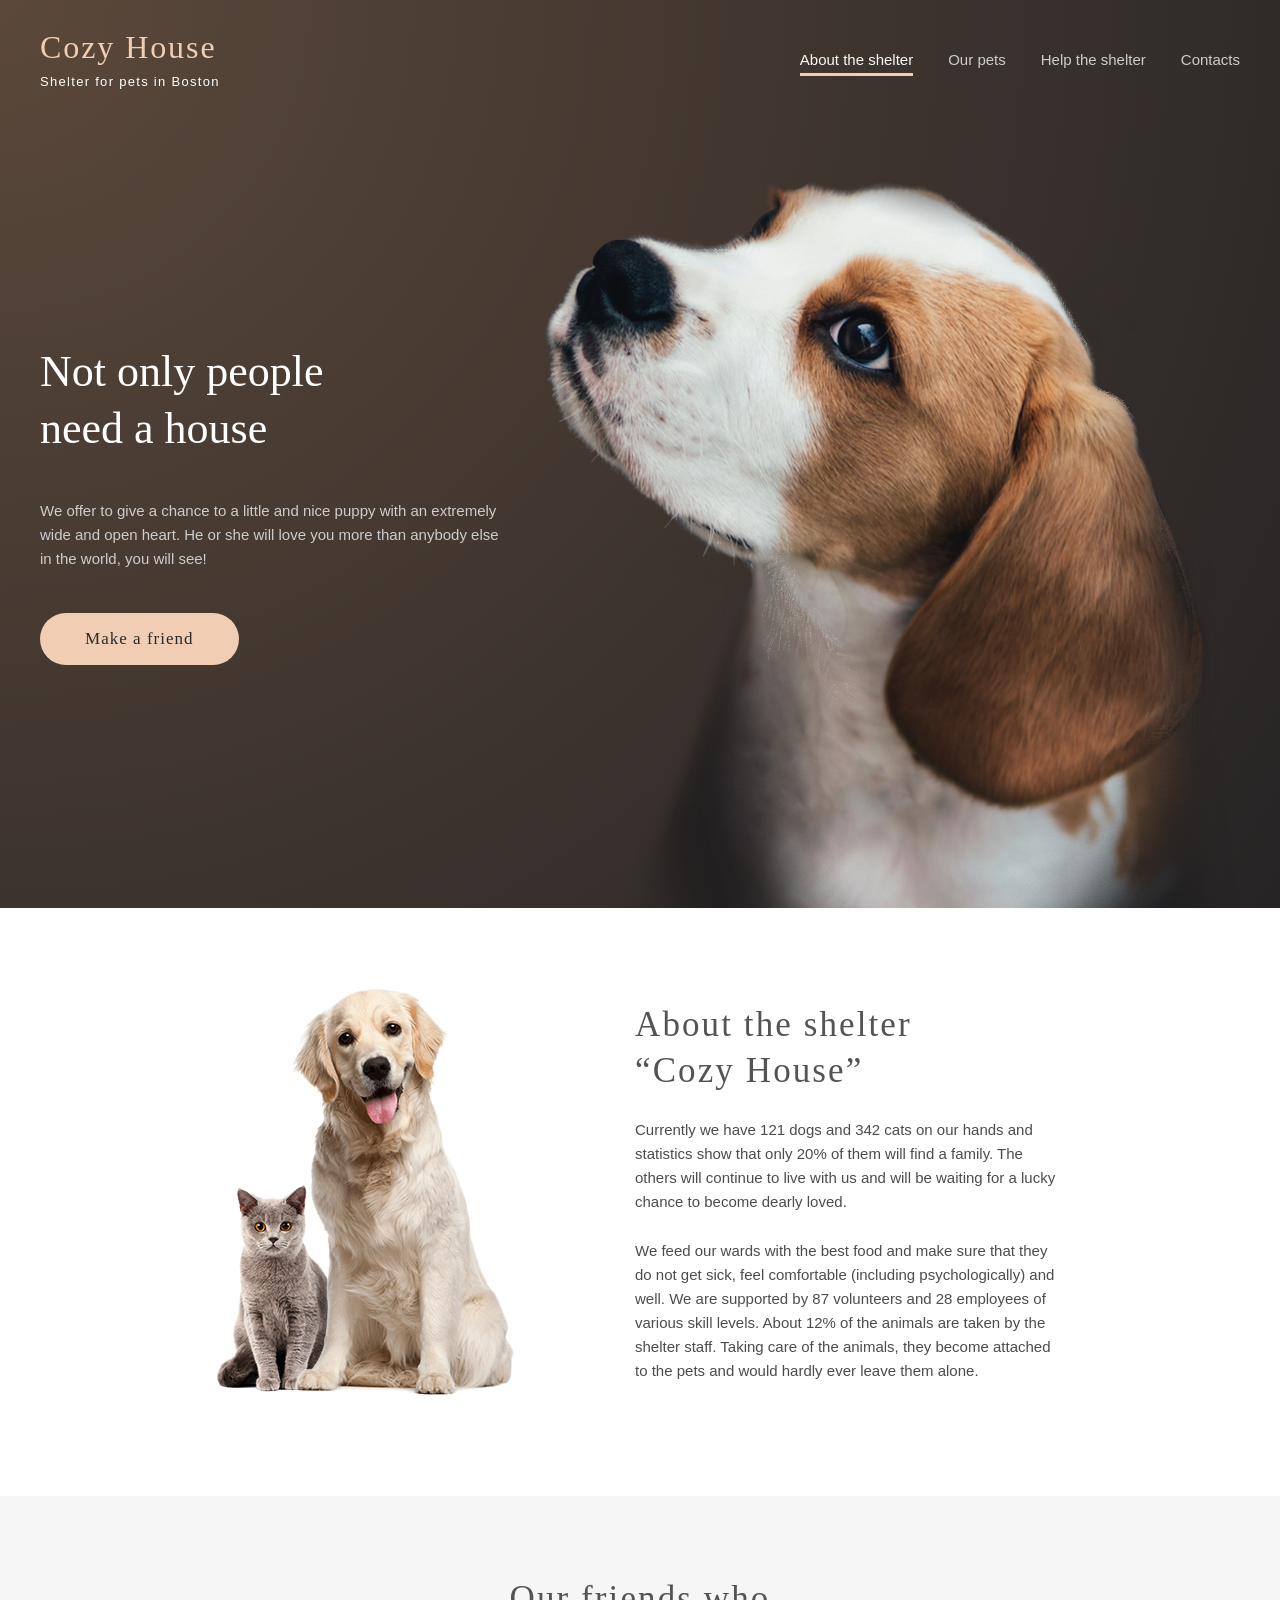
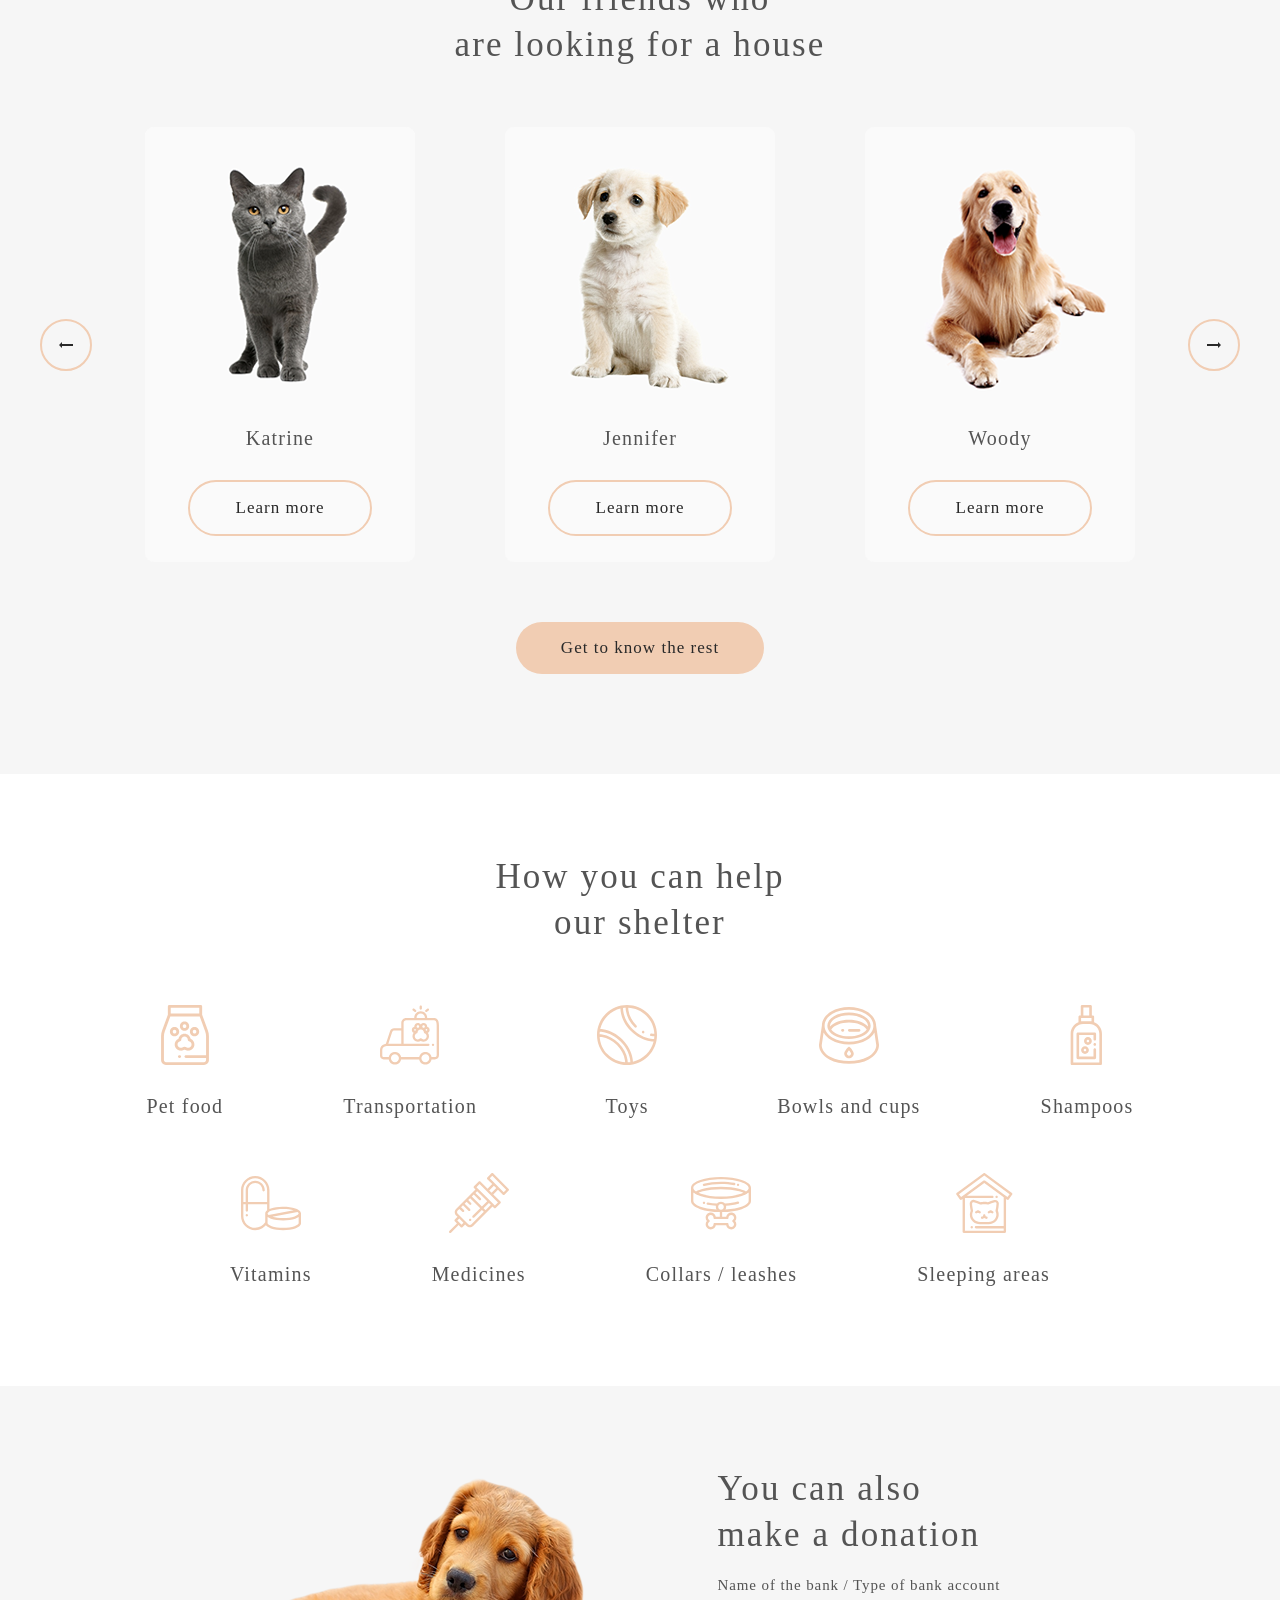
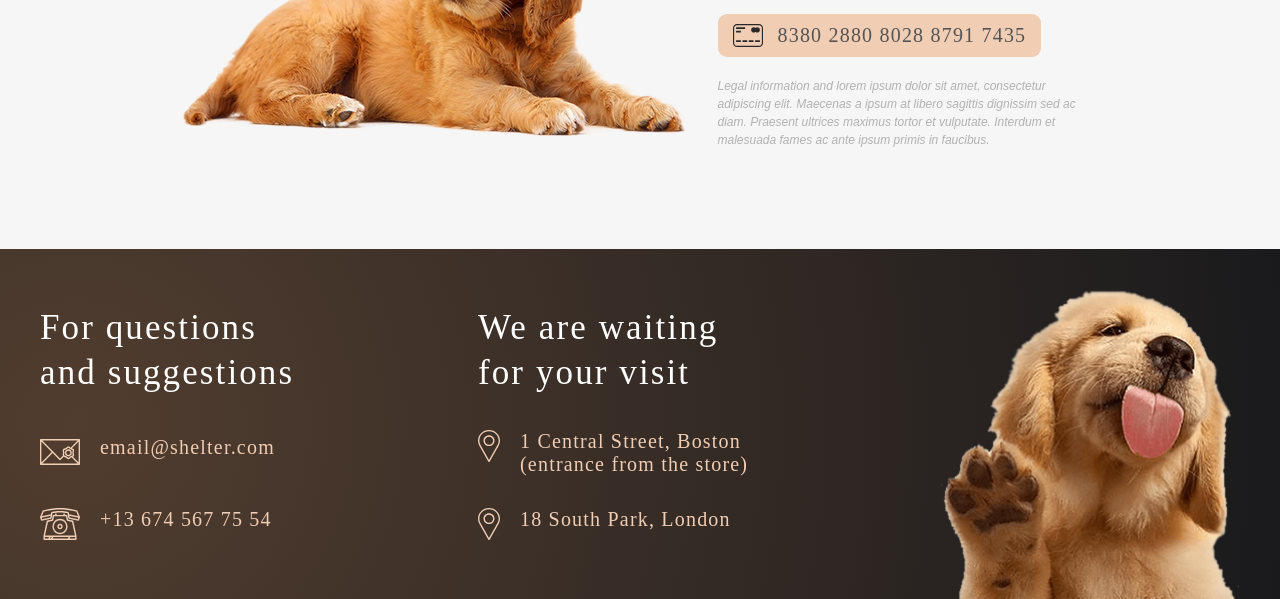
==== pages/main/index.html @ 69db130b "deploy: publish shelter pages" ====
<!DOCTYPE html>
<html lang="en">
<head>
  <meta charset="UTF-8">
  <meta name="viewport" content="width=device-width, initial-scale=1.0">
  <title>Cozy House — Shelter for pets in Boston</title>
  <link rel="icon" href="../../assets/icons/favicon.svg" type="image/svg+xml">
  <link rel="stylesheet" href="../../assets/styles/normalize.css">
  <link rel="stylesheet" href="style.css">
</head>
<body>
  <header class="header">
    <div class="container header__inner">
      <a class="logo" href="#">
        <span class="logo__title">Cozy House</span>
        <span class="logo__subtitle">Shelter for pets in Boston</span>
      </a>
      <nav class="nav" aria-label="Main navigation">
        <ul class="nav__list">
          <li class="nav__item">
            <span class="nav__link nav__link--active">About the shelter</span>
          </li>
          <li class="nav__item">
            <a class="nav__link" href="../pets/index.html">Our pets</a>
          </li>
          <li class="nav__item">
            <a class="nav__link" href="#help">Help the shelter</a>
          </li>
          <li class="nav__item">
            <a class="nav__link" href="#footer">Contacts</a>
          </li>
        </ul>
      </nav>
      <button class="burger" type="button" aria-label="Open menu">
        <svg width="30" height="22" viewBox="0 0 30 22" aria-hidden="true">
          <line x1="0" y1="1" x2="30" y2="1" stroke="currentColor" stroke-width="2"/>
          <line x1="0" y1="11" x2="30" y2="11" stroke="currentColor" stroke-width="2"/>
          <line x1="0" y1="21" x2="30" y2="21" stroke="currentColor" stroke-width="2"/>
        </svg>
      </button>
    </div>
  </header>

  <main>
    <section class="hero" aria-label="Not only people need a house">
      <div class="container hero__inner">
        <div class="hero__content">
          <h1 class="hero__title">Not only people<br>need a house</h1>
          <p class="hero__text">
            We offer to give a chance to a little and nice puppy with an extremely
            wide and open heart. He or she will love you more than anybody else
            in the world, you will see!
          </p>
          <a class="button button--primary" href="#friends">Make a friend</a>
        </div>
        <img
          class="hero__image"
          src="../../assets/images/start-screen-puppy.png"
          alt="A dog sitting and looking forward"
          width="698"
          height="728"
        >
      </div>
    </section>

    <section class="about" id="about" aria-labelledby="about-title">
      <div class="container about__inner">
        <img
          class="about__image"
          src="../../assets/images/about-pets.png"
          alt="A dog and a cat sitting together"
          width="300"
          height="408"
        >
        <div class="about__content">
          <h2 class="about__title" id="about-title">About the shelter<br>“Cozy House”</h2>
          <p class="about__text">
            Currently we have 121 dogs and 342 cats on our hands and statistics
            show that only 20% of them will find a family. The others will continue
            to live with us and will be waiting for a lucky chance to become dearly
            loved.
          </p>
          <p class="about__text">
            We feed our wards with the best food and make sure that they do not get
            sick, feel comfortable (including psychologically) and well. We are
            supported by 87 volunteers and 28 employees of various skill levels.
            About 12% of the animals are taken by the shelter staff. Taking care of
            the animals, they become attached to the pets and would hardly ever leave
            them alone.
          </p>
        </div>
      </div>
    </section>

    <section class="friends" id="friends" aria-labelledby="friends-title">
      <div class="container friends__inner">
        <h2 class="friends__title" id="friends-title">Our friends who<br>are looking for a house</h2>
        <div class="friends__slider">
          <button class="friends__arrow" type="button" aria-label="Previous pets">
            <svg width="14" height="6" viewBox="0 0 14 6" fill="none" xmlns="http://www.w3.org/2000/svg" aria-hidden="true">
              <path d="M14 2V4H3V6L0 3L3 0V2H14Z" fill="currentColor"/>
            </svg>
          </button>
          <ul class="friends__list">
            <li class="pet-card">
              <article class="pet-card__inner">
                <img class="pet-card__image" src="../../assets/images/pets-katrine.png" alt="Katrine the cat" width="270" height="270">
                <h3 class="pet-card__name">Katrine</h3>
                <button class="button button--secondary" type="button">Learn more</button>
              </article>
            </li>
            <li class="pet-card">
              <article class="pet-card__inner">
                <img class="pet-card__image" src="../../assets/images/pets-jennifer.png" alt="Jennifer the dog" width="270" height="270">
                <h3 class="pet-card__name">Jennifer</h3>
                <button class="button button--secondary" type="button">Learn more</button>
              </article>
            </li>
            <li class="pet-card">
              <article class="pet-card__inner">
                <img class="pet-card__image" src="../../assets/images/pets-woody.png" alt="Woody the dog" width="270" height="270">
                <h3 class="pet-card__name">Woody</h3>
                <button class="button button--secondary" type="button">Learn more</button>
              </article>
            </li>
          </ul>
          <button class="friends__arrow" type="button" aria-label="Next pets">
            <svg width="14" height="6" viewBox="0 0 14 6" fill="none" xmlns="http://www.w3.org/2000/svg" aria-hidden="true">
              <path d="M0 4V2H11V0L14 3L11 6V4H0Z" fill="currentColor"/>
            </svg>
          </button>
        </div>
        <a class="button button--primary friends__more" href="../pets/index.html">Get to know the rest</a>
      </div>
    </section>

    <section class="help" id="help" aria-labelledby="help-title">
      <div class="container help__inner">
        <h2 class="help__title" id="help-title">How you can help<br>our shelter</h2>
        <ul class="help__list">
          <li class="help__item">
            <img class="help__icon" src="../../assets/icons/icon-pet-food.svg" alt="" width="60" height="60">
            <span class="help__label">Pet food</span>
          </li>
          <li class="help__item">
            <img class="help__icon" src="../../assets/icons/icon-transportation.svg" alt="" width="60" height="60">
            <span class="help__label">Transportation</span>
          </li>
          <li class="help__item">
            <img class="help__icon" src="../../assets/icons/icon-toys.svg" alt="" width="60" height="60">
            <span class="help__label">Toys</span>
          </li>
          <li class="help__item">
            <img class="help__icon" src="../../assets/icons/icon-bowls-and-cups.svg" alt="" width="60" height="60">
            <span class="help__label">Bowls and cups</span>
          </li>
          <li class="help__item">
            <img class="help__icon" src="../../assets/icons/icon-shampoos.svg" alt="" width="60" height="60">
            <span class="help__label">Shampoos</span>
          </li>
          <li class="help__item">
            <img class="help__icon" src="../../assets/icons/icon-vitamins.svg" alt="" width="60" height="60">
            <span class="help__label">Vitamins</span>
          </li>
          <li class="help__item">
            <img class="help__icon" src="../../assets/icons/icon-medicines.svg" alt="" width="60" height="60">
            <span class="help__label">Medicines</span>
          </li>
          <li class="help__item">
            <img class="help__icon" src="../../assets/icons/icon-collars-leashes.svg" alt="" width="60" height="60">
            <span class="help__label">Collars / leashes</span>
          </li>
          <li class="help__item">
            <img class="help__icon" src="../../assets/icons/icon-sleeping-area.svg" alt="" width="60" height="60">
            <span class="help__label">Sleeping areas</span>
          </li>
        </ul>
      </div>
    </section>

    <section class="donation" id="donation" aria-labelledby="donation-title">
      <div class="container donation__inner">
        <img
          class="donation__image"
          src="../../assets/images/donation-dog.png"
          alt="A dog lying on a blanket"
          width="505"
          height="261"
        >
        <div class="donation__content">
          <h2 class="donation__title" id="donation-title">You can also<br>make a donation</h2>
          <p class="donation__bank">Name of the bank / Type of bank account</p>
          <a class="donation__card" href="#">
            <img src="../../assets/icons/icon-credit-card.svg" alt="" width="30" height="23">
            <span>8380 2880 8028 8791 7435</span>
          </a>
          <p class="donation__legal">
            Legal information and lorem ipsum dolor sit amet, consectetur adipiscing
            elit. Maecenas a ipsum at libero sagittis dignissim sed ac diam. Praesent
            ultrices maximus tortor et vulputate. Interdum et malesuada fames ac ante
            ipsum primis in faucibus.
          </p>
        </div>
      </div>
    </section>
  </main>

  <footer class="footer" id="footer">
    <div class="container footer__inner">
      <div class="footer__contacts">
        <h3 class="footer__title">For questions<br>and&nbsp;suggestions</h3>
        <a class="footer__link" href="mailto:email@shelter.com">
          <img src="../../assets/icons/icon-email.svg" alt="" width="40" height="32">
          <span>email@shelter.com</span>
        </a>
        <a class="footer__link" href="tel:+136745677554">
          <img src="../../assets/icons/icon-phone.svg" alt="" width="40" height="32">
          <span>+13 674 567 75 54</span>
        </a>
      </div>
      <div class="footer__locations">
        <h3 class="footer__title">We are waiting<br>for&nbsp;your&nbsp;visit</h3>
        <a
          class="footer__link"
          href="https://www.google.com/maps/place/1+Central+St,+Boston,+MA"
          target="_blank"
          rel="noopener noreferrer"
        >
          <img src="../../assets/icons/icon-marker.svg" alt="" width="22" height="32">
          <span>1 Central Street, Boston<br>(entrance from the store)</span>
        </a>
        <a
          class="footer__link"
          href="https://www.google.com/maps/place/18+South+Park,+London"
          target="_blank"
          rel="noopener noreferrer"
        >
          <img src="../../assets/icons/icon-marker.svg" alt="" width="22" height="32">
          <span>18 South Park, London</span>
        </a>
      </div>
      <img
        class="footer__image"
        src="../../assets/images/footer-puppy.png"
        alt="A puppy sitting"
        width="300"
        height="310"
      >
    </div>
  </footer>
</body>
</html>
---- pages/main/style.css ----
:root {
  --color-primary: #f1cdb3;
  --color-primary-light: #fddcc4;
  --color-light-xl: #ffffff;
  --color-light-l: #f6f6f6;
  --color-light-s: #fafafa;
  --color-dark-s: #cdcdcd;
  --color-dark-m: #b2b2b2;
  --color-dark-l: #545454;
  --color-dark-xl: #4c4c4c;
  --color-dark-3xl: #292929;
  --font-heading: Georgia, "Times New Roman", serif;
  --font-body: Arial, Helvetica, sans-serif;
  --transition: 0.3s ease;
  --content-width: 1280px;
}

*,
*::before,
*::after {
  box-sizing: border-box;
}

html {
  scroll-behavior: smooth;
  overflow-x: hidden;
}

body {
  min-width: 320px;
  font-family: var(--font-body);
  font-size: 15px;
  line-height: 1.6;
  color: var(--color-dark-xl);
  background-color: var(--color-light-xl);
  overflow-x: hidden;
}

h1,
h2,
h3,
h4,
h5,
h6,
p,
ul {
  margin: 0;
  padding: 0;
}

ul {
  list-style: none;
}

a {
  text-decoration: none;
  color: inherit;
  transition: color var(--transition), background-color var(--transition), border-color var(--transition);
}

button {
  border: none;
  background: none;
  padding: 0;
  cursor: pointer;
  font-family: inherit;
  transition: color var(--transition), background-color var(--transition), border-color var(--transition);
}

img {
  display: block;
  max-width: 100%;
  height: auto;
}

.container {
  max-width: var(--content-width);
  width: 100%;
  margin: 0 auto;
  padding: 0 40px;
}

.button {
  display: inline-flex;
  align-items: center;
  justify-content: center;
  min-height: 52px;
  padding: 15px 45px;
  border-radius: 100px;
  font-family: var(--font-heading);
  font-size: 17px;
  line-height: 1.3;
  letter-spacing: 0.06em;
  color: var(--color-dark-3xl);
  white-space: nowrap;
  transition: color var(--transition), background-color var(--transition), border-color var(--transition);
}

.button--primary {
  background-color: var(--color-primary);
}

.button--primary:hover,
.button--primary:focus-visible {
  background-color: var(--color-primary-light);
}

.button--primary:active {
  background-color: var(--color-primary);
}

.button--secondary {
  border: 2px solid var(--color-primary);
  background-color: transparent;
}

.button--secondary:hover,
.button--secondary:focus-visible {
  background-color: var(--color-primary-light);
  border-color: var(--color-primary-light);
}

.button--secondary:active {
  background-color: var(--color-primary);
  border-color: var(--color-primary);
}

.header {
  position: absolute;
  top: 0;
  left: 0;
  right: 0;
  z-index: 10;
}

.header__inner {
  display: flex;
  align-items: center;
  justify-content: space-between;
  height: 60px;
  margin-top: 30px;
  max-width: 100%;
}

.logo {
  flex-shrink: 0;
  display: flex;
  flex-direction: column;
  gap: 10px;
  cursor: default;
}

.nav {
  flex-shrink: 1;
  min-width: 0;
}

.logo__title {
  font-family: var(--font-heading);
  font-size: 32px;
  line-height: 1.1;
  letter-spacing: 0.06em;
  color: var(--color-primary);
}

.logo__subtitle {
  font-size: 13px;
  line-height: 1.15;
  letter-spacing: 0.1em;
  color: var(--color-light-xl);
}

.nav__list {
  display: flex;
  align-items: center;
  gap: 35px;
}

.nav__link {
  position: relative;
  display: inline-block;
  font-size: 15px;
  line-height: 1.6;
  color: var(--color-dark-s);
  transition: color var(--transition);
}

.nav__link:hover,
.nav__link:focus-visible {
  color: var(--color-light-s);
}

.nav__link:active {
  color: var(--color-light-xl);
}

.nav__link--active {
  color: var(--color-light-s);
  cursor: default;
  pointer-events: none;
}

.nav__link--active::after {
  content: "";
  position: absolute;
  left: 0;
  right: 0;
  bottom: -4px;
  height: 3px;
  background-color: var(--color-primary);
}

.burger {
  display: none;
  align-items: center;
  justify-content: center;
  width: 30px;
  height: 30px;
  flex-shrink: 0;
  color: var(--color-primary);
}

.hero {
  background-color: #211f20;
  background-image: radial-gradient(circle at 0% 0%, rgba(91, 72, 58, 1) 0%, rgba(38, 36, 37, 1) 100%);
}

.hero__inner {
  display: flex;
  justify-content: space-between;
  align-items: flex-end;
  height: 908px;
  padding-top: 180px;
}

.hero__content {
  width: 460px;
  margin-top: 163px;
  margin-bottom: auto;
  align-self: flex-start;
}

.hero__title {
  margin: 0 0 42px;
  font-family: var(--font-heading);
  font-size: 44px;
  font-weight: 400;
  line-height: 1.3;
  color: var(--color-light-xl);
}

.hero__text {
  margin-bottom: 42px;
  color: var(--color-dark-s);
}

.hero__image {
  flex-shrink: 0;
  width: 698px;
  height: 728px;
  object-fit: cover;
  object-position: center top;
}

.about {
  background-color: var(--color-light-xl);
}

.about__inner {
  display: flex;
  align-items: flex-start;
  padding-top: 80px;
  padding-bottom: 100px;
}

.about__image {
  width: 300px;
  height: 408px;
  margin-left: 175px;
  margin-right: 120px;
  object-fit: cover;
  flex-shrink: 0;
}

.about__content {
  width: 430px;
  padding-top: 14px;
}

.about__title {
  margin-bottom: 25px;
  font-family: var(--font-heading);
  font-size: 35px;
  font-weight: 400;
  line-height: 1.3;
  letter-spacing: 0.06em;
  color: var(--color-dark-l);
}

.about__text {
  margin-bottom: 25px;
  color: var(--color-dark-xl);
}

.about__text:last-child {
  margin-bottom: 0;
}

.friends {
  background-color: var(--color-light-l);
}

.friends__inner {
  display: flex;
  flex-direction: column;
  align-items: center;
  padding-top: 80px;
  padding-bottom: 100px;
}

.friends__title {
  margin-bottom: 60px;
  font-family: var(--font-heading);
  font-size: 35px;
  font-weight: 400;
  line-height: 1.3;
  letter-spacing: 0.06em;
  text-align: center;
  color: var(--color-dark-l);
}

.friends__slider {
  display: flex;
  align-items: center;
  justify-content: space-between;
  width: 100%;
  margin-bottom: 60px;
}

.friends__arrow {
  display: inline-flex;
  align-items: center;
  justify-content: center;
  flex-shrink: 0;
  width: 52px;
  height: 52px;
  border: 2px solid var(--color-primary);
  border-radius: 100px;
  color: var(--color-dark-3xl);
  background-color: transparent;
  transition: background-color var(--transition), border-color var(--transition);
}

.friends__arrow:hover,
.friends__arrow:focus-visible {
  background-color: var(--color-primary-light);
  border-color: var(--color-primary-light);
}

.friends__arrow:active {
  background-color: var(--color-primary);
  border-color: var(--color-primary);
}

.friends__list {
  display: flex;
  gap: 90px;
}

.pet-card {
  width: 270px;
}

.pet-card__inner {
  display: flex;
  flex-direction: column;
  align-items: center;
  width: 270px;
  height: 435px;
  border-radius: 9px;
  background-color: var(--color-light-s);
  cursor: pointer;
  transition: background-color var(--transition), box-shadow var(--transition);
}

.pet-card__inner:hover,
.pet-card__inner:focus-within {
  background-color: var(--color-light-xl);
  box-shadow: 0 2px 15px rgba(41, 41, 41, 0.08);
}

.pet-card__inner:hover .button--secondary,
.pet-card__inner:focus-within .button--secondary {
  background-color: var(--color-primary-light);
  border-color: var(--color-primary-light);
}

.pet-card__image {
  width: 270px;
  height: 270px;
  border-radius: 9px 9px 0 0;
  object-fit: cover;
  margin-bottom: 30px;
}

.pet-card__name {
  margin-bottom: 30px;
  font-family: var(--font-heading);
  font-size: 20px;
  font-weight: 400;
  line-height: 1.15;
  letter-spacing: 0.06em;
  text-align: center;
  color: var(--color-dark-l);
}

.friends__more {
  align-self: center;
}

.help {
  background-color: var(--color-light-xl);
}

.help__inner {
  display: flex;
  flex-direction: column;
  align-items: center;
  padding-top: 80px;
  padding-bottom: 100px;
}

.help__title {
  margin-bottom: 60px;
  font-family: var(--font-heading);
  font-size: 35px;
  font-weight: 400;
  line-height: 1.3;
  letter-spacing: 0.06em;
  text-align: center;
  color: var(--color-dark-l);
}

.help__list {
  display: flex;
  flex-wrap: wrap;
  justify-content: center;
  column-gap: 120px;
  row-gap: 55px;
  width: 100%;
  max-width: 1030px;
}

.help__item {
  display: flex;
  flex-direction: column;
  align-items: center;
  gap: 30px;
}

.help__icon {
  width: 60px;
  height: 60px;
}

.help__label {
  font-family: var(--font-heading);
  font-size: 20px;
  line-height: 1.15;
  letter-spacing: 0.06em;
  text-align: center;
  color: var(--color-dark-l);
  white-space: nowrap;
}

.donation {
  background-color: var(--color-light-l);
}

.donation__inner {
  display: flex;
  align-items: center;
  justify-content: center;
  gap: 30px;
  padding-top: 80px;
  padding-bottom: 100px;
}

.donation__image {
  width: 505px;
  height: 261px;
  object-fit: contain;
  flex-shrink: 0;
}

.donation__content {
  width: 380px;
}

.donation__title {
  margin-bottom: 20px;
  font-family: var(--font-heading);
  font-size: 35px;
  font-weight: 400;
  line-height: 1.3;
  letter-spacing: 0.06em;
  color: var(--color-dark-l);
}

.donation__bank {
  margin-bottom: 20px;
  font-family: var(--font-heading);
  font-size: 15px;
  font-weight: 400;
  line-height: 1.1;
  letter-spacing: 0.06em;
  color: var(--color-dark-l);
}

.donation__card {
  display: inline-flex;
  align-items: center;
  gap: 15px;
  margin-bottom: 20px;
  padding: 10px 15px;
  border-radius: 9px;
  background-color: var(--color-primary);
  font-family: var(--font-heading);
  font-size: 20px;
  line-height: 1.15;
  letter-spacing: 0.06em;
  color: var(--color-dark-l);
  transition: background-color var(--transition);
}

.donation__card:hover,
.donation__card:focus-visible {
  background-color: var(--color-primary-light);
}

.donation__card:active {
  background-color: var(--color-primary);
}

.donation__legal {
  font-size: 12px;
  line-height: 1.5;
  font-style: italic;
  color: var(--color-dark-m);
}

.footer {
  background-color: #211f20;
  background-image: radial-gradient(circle at 6% 50%, rgba(81, 61, 47, 1) 0%, rgba(26, 26, 28, 1) 100%);
}

.footer__inner {
  display: flex;
  justify-content: space-between;
  align-items: flex-start;
  height: 350px;
  padding-top: 40px;
  padding-bottom: 0;
  box-sizing: border-box;
}

.footer__contacts,
.footer__locations {
  display: flex;
  flex-direction: column;
  margin-top: 16px;
}

.footer__contacts {
  width: 278px;
}

.footer__locations {
  width: 302px;
}

.footer__title {
  margin-bottom: 40px;
  max-width: 282px;
  font-family: var(--font-heading);
  font-size: 35px;
  font-weight: 400;
  line-height: 1.3;
  letter-spacing: 0.06em;
  color: var(--color-light-xl);
}

.footer__locations .footer__title {
  max-width: 282px;
  margin-bottom: 34px;
}

.footer__link {
  display: flex;
  align-items: flex-start;
  gap: 20px;
  margin-bottom: 40px;
  font-family: var(--font-heading);
  font-size: 20px;
  line-height: 1.15;
  letter-spacing: 0.06em;
  color: var(--color-primary);
  transition: color var(--transition);
}

.footer__locations .footer__link {
  margin-bottom: 32px;
}

.footer__link:last-child {
  margin-bottom: 0;
}

.footer__link:hover,
.footer__link:focus-visible {
  color: var(--color-primary-light);
}

.footer__link:active {
  color: var(--color-primary);
}

.footer__link img {
  flex-shrink: 0;
}

.footer__image {
  width: 300px;
  height: 310px;
  object-fit: cover;
  object-position: center top;
  align-self: flex-start;
}

@media screen and (max-width: 1279px) {
  .container {
    padding: 0 30px;
  }

  .nav__list {
    gap: 20px;
  }

  .header__inner {
    margin-top: 30px;
  }

  .hero__inner {
    flex-direction: column;
    align-items: center;
    height: auto;
    padding-top: 150px;
    padding-bottom: 0;
  }

  .hero__content {
    width: 100%;
    max-width: 460px;
    margin: 0 0 100px;
    align-self: center;
    text-align: left;
  }

  .hero__content .button {
    display: flex;
    width: fit-content;
    margin-left: auto;
    margin-right: auto;
  }

  .hero__image {
    width: 569px;
    max-width: 100%;
    height: auto;
    aspect-ratio: 569 / 593;
  }

  .about__inner {
    flex-direction: column;
    align-items: center;
    padding-top: 80px;
    padding-bottom: 100px;
  }

  .about__image {
    order: 2;
    width: 300px;
    height: auto;
    aspect-ratio: 300 / 408;
    margin: 80px 0 0;
  }

  .about__content {
    order: 1;
    width: 100%;
    max-width: 430px;
    padding-top: 0;
    text-align: left;
  }

  .friends__inner {
    padding-top: 80px;
    padding-bottom: 100px;
  }

  .friends__title {
    margin-bottom: 60px;
  }

  .friends__slider {
    gap: 12px;
  }

  .friends__list {
    gap: 40px;
    justify-content: center;
    width: 100%;
    max-width: 580px;
  }

  .friends__list .pet-card:nth-child(3) {
    display: none;
  }

  .help__inner {
    padding-top: 80px;
    padding-bottom: 100px;
  }

  .help__list {
    width: 100%;
    max-width: 630px;
    column-gap: 60px;
    row-gap: 55px;
  }

  .help__item {
    width: 170px;
  }

  .donation__inner {
    flex-direction: column;
    align-items: center;
    padding-top: 80px;
    padding-bottom: 100px;
  }

  .donation__content {
    width: 100%;
    max-width: 380px;
    text-align: left;
    order: 1;
  }

  .donation__image {
    order: 2;
    width: 505px;
    max-width: 100%;
    height: auto;
    margin-top: 60px;
  }

  .donation__card {
    margin-left: 0;
    margin-right: 0;
  }

  .footer__inner {
    display: grid;
    grid-template-columns: 278px 302px;
    justify-content: space-between;
    height: auto;
    padding: 30px 34px;
    gap: 0;
  }

  .footer__contacts,
  .footer__locations {
    margin-top: 0;
    width: auto;
    max-width: none;
  }

  .footer__image {
    grid-column: 1 / -1;
    justify-self: center;
    margin-top: 65px;
    width: 300px;
    height: auto;
    aspect-ratio: 300 / 310;
    align-self: center;
  }
}

@media screen and (max-width: 767px) {
  .container {
    padding: 0 10px;
  }

  .nav {
    display: none;
  }

  .burger {
    display: flex;
  }

  .header__inner {
    height: auto;
    min-height: 60px;
  }

  .hero__inner {
    padding-top: 150px;
  }

  .hero__title {
    font-size: 25px;
  }

  .hero__content {
    max-width: 300px;
    margin-bottom: 105px;
    text-align: center;
  }

  .hero__content .button {
    margin-left: auto;
    margin-right: auto;
  }

  .hero__image {
    width: 260px;
    aspect-ratio: 260 / 272;
  }

  .about__inner {
    padding-top: 42px;
    padding-bottom: 42px;
  }

  .about__image {
    width: 260px;
    margin: 42px 0 0;
    aspect-ratio: 260 / 354;
  }

  .about__content {
    text-align: center;
  }

  .about__title {
    font-size: 25px;
  }

  .about__text {
    text-align: justify;
  }

  .friends__inner {
    padding-top: 42px;
    padding-bottom: 42px;
  }

  .friends__title {
    font-size: 25px;
    margin-bottom: 42px;
  }

  .friends__slider {
    display: flex;
    flex-wrap: wrap;
    justify-content: center;
    align-items: center;
    width: 100%;
    max-width: 270px;
    margin-bottom: 42px;
    column-gap: 80px;
    row-gap: 0;
  }

  .friends__list {
    order: 1;
    flex: 0 0 100%;
    max-width: 270px;
    gap: 0;
    margin-bottom: 20px;
  }

  .friends__arrow {
    order: 2;
  }

  .friends__list .pet-card:nth-child(2),
  .friends__list .pet-card:nth-child(3) {
    display: none;
  }

  .help__inner {
    padding-top: 42px;
    padding-bottom: 42px;
  }

  .help__title {
    font-size: 25px;
    margin-bottom: 42px;
  }

  .help__list {
    max-width: 290px;
    column-gap: 30px;
    row-gap: 30px;
    justify-content: flex-start;
  }

  .help__item {
    width: 130px;
    gap: 20px;
  }

  .help__icon {
    width: 50px;
    height: 50px;
  }

  .help__label {
    font-size: 15px;
    white-space: normal;
  }

  .donation__inner {
    padding-top: 42px;
    padding-bottom: 42px;
  }

  .donation__title {
    font-size: 25px;
    text-align: center;
  }

  .donation__content {
    max-width: 300px;
    text-align: left;
  }

  .donation__bank {
    line-height: 1.6;
    letter-spacing: 0;
  }

  .donation__legal {
    text-align: justify;
  }

  .donation__image {
    width: 260px;
    margin-top: 42px;
  }

  .donation__card {
    margin-left: 0;
    margin-right: 0;
    width: 100%;
    max-width: 281px;
    box-sizing: border-box;
    justify-content: flex-start;
    font-size: 15px;
  }

  .footer__inner {
    display: flex;
    flex-direction: column;
    align-items: center;
    text-align: left;
    padding-top: 30px;
    padding-bottom: 30px;
  }

  .footer__contacts,
  .footer__locations {
    width: 100%;
    max-width: 300px;
    align-items: stretch;
  }

  .footer__contacts {
    margin-bottom: 40px;
    max-width: 278px;
  }

  .footer__title {
    font-size: 25px;
    margin-bottom: 40px;
    white-space: normal;
    text-align: center;
  }

  .footer__locations .footer__title {
    margin-bottom: 40px;
  }

  .footer__link {
    justify-content: flex-start;
    margin-bottom: 40px;
    text-align: left;
  }

  .footer__locations .footer__link {
    margin-bottom: 40px;
  }

  .footer__image {
    width: 260px;
    margin-top: 40px;
    aspect-ratio: 260 / 269;
  }
}
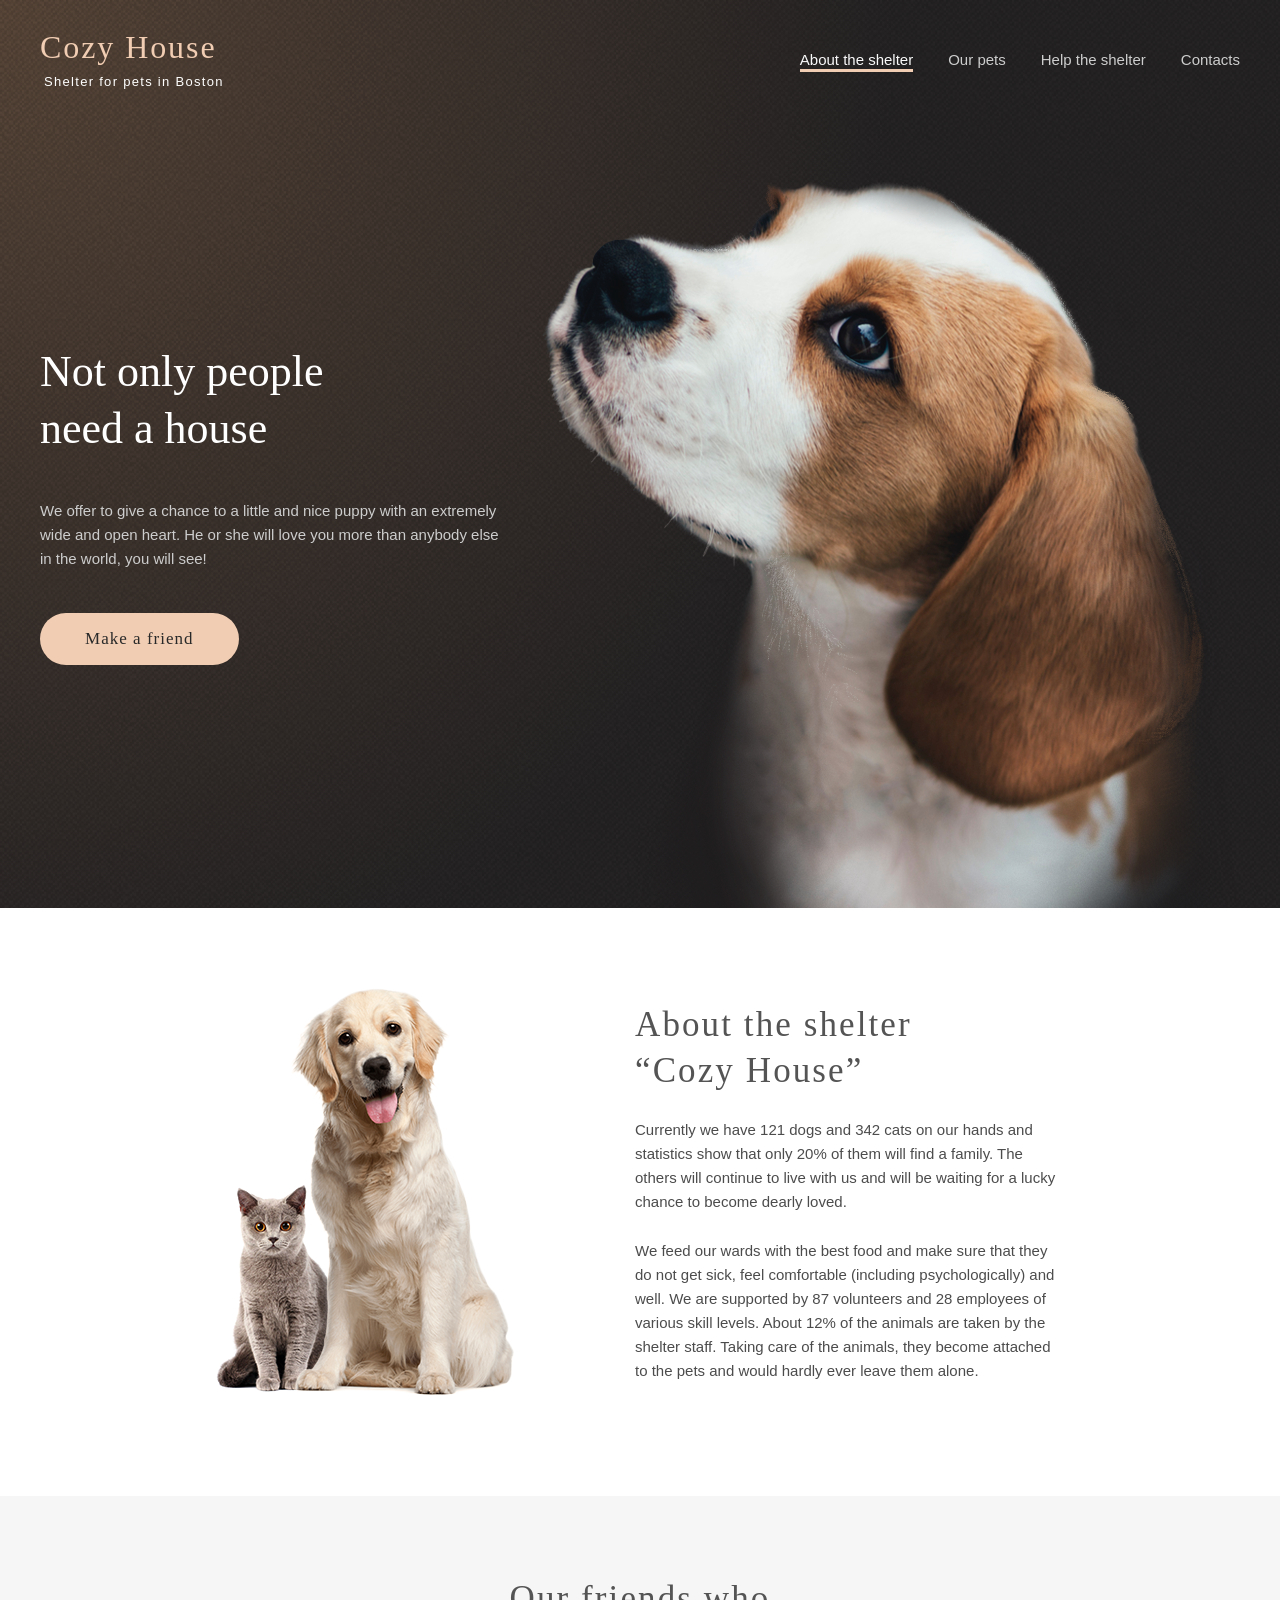
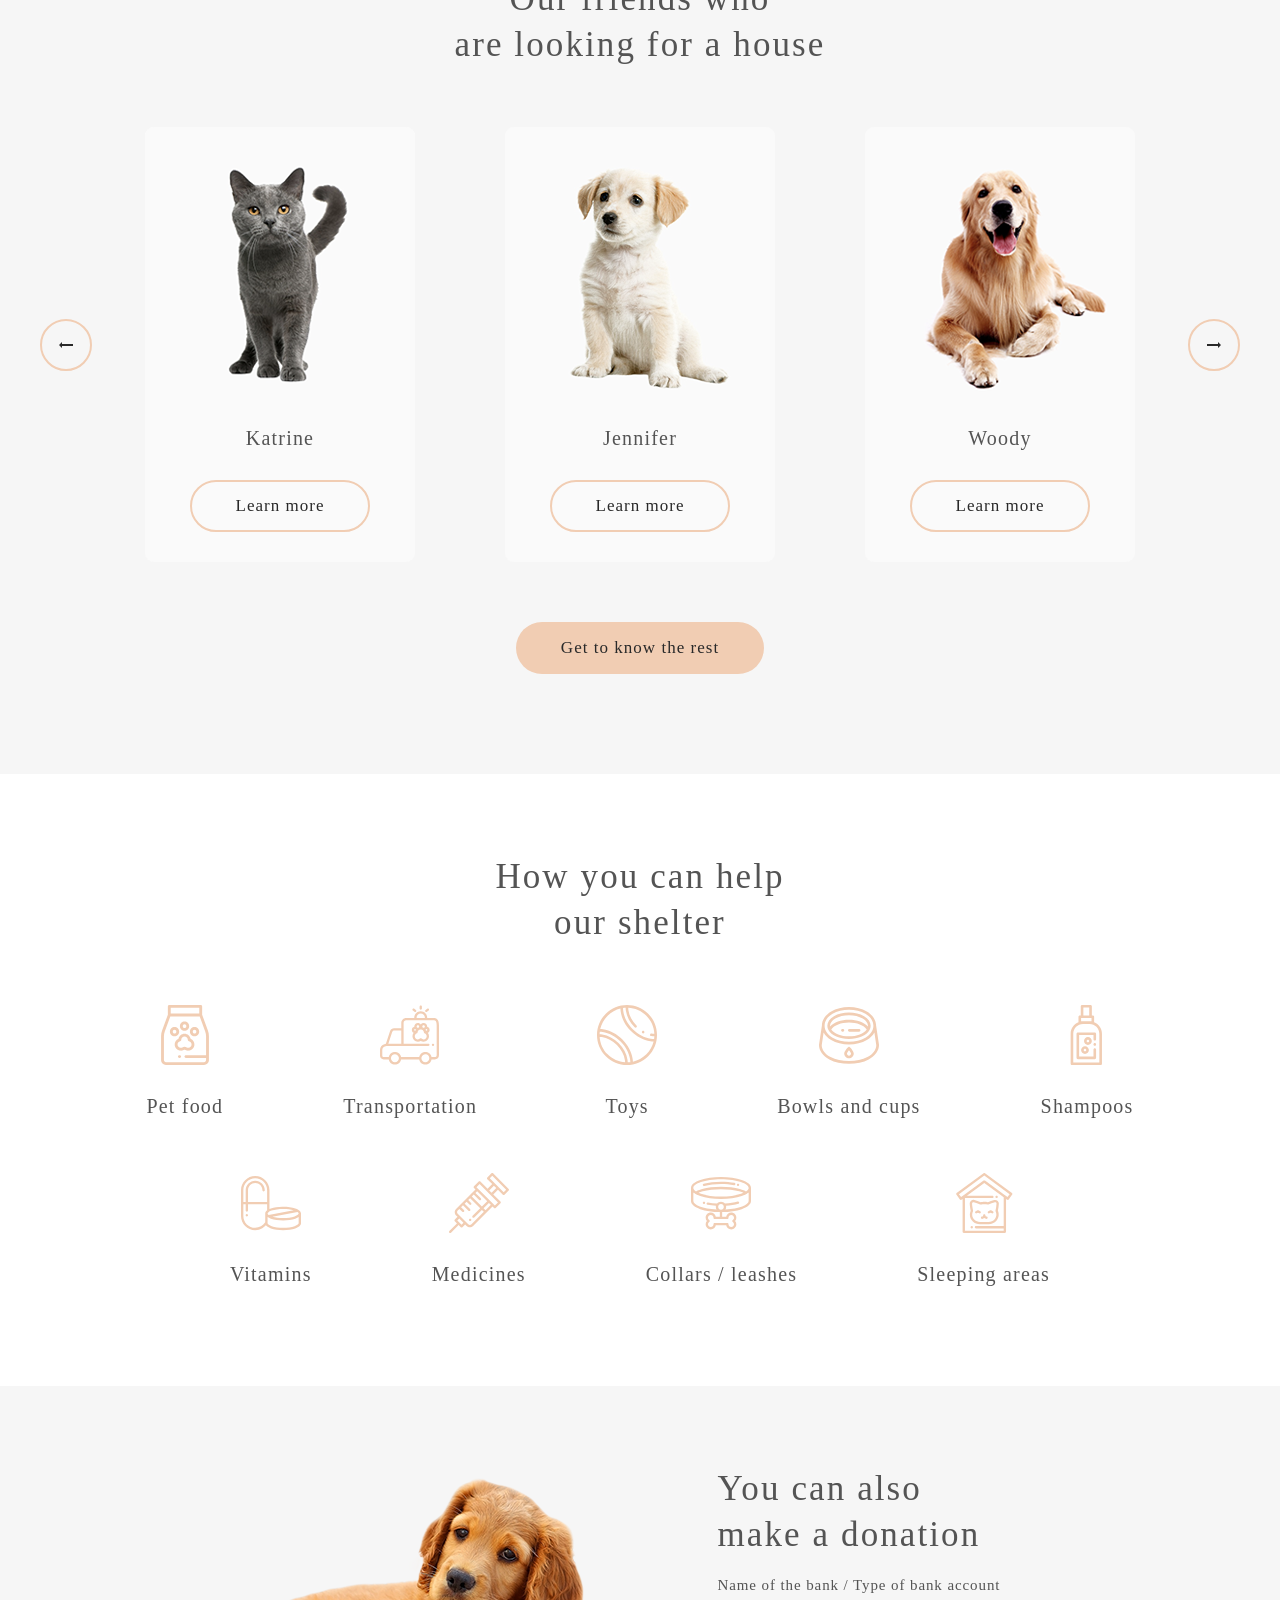
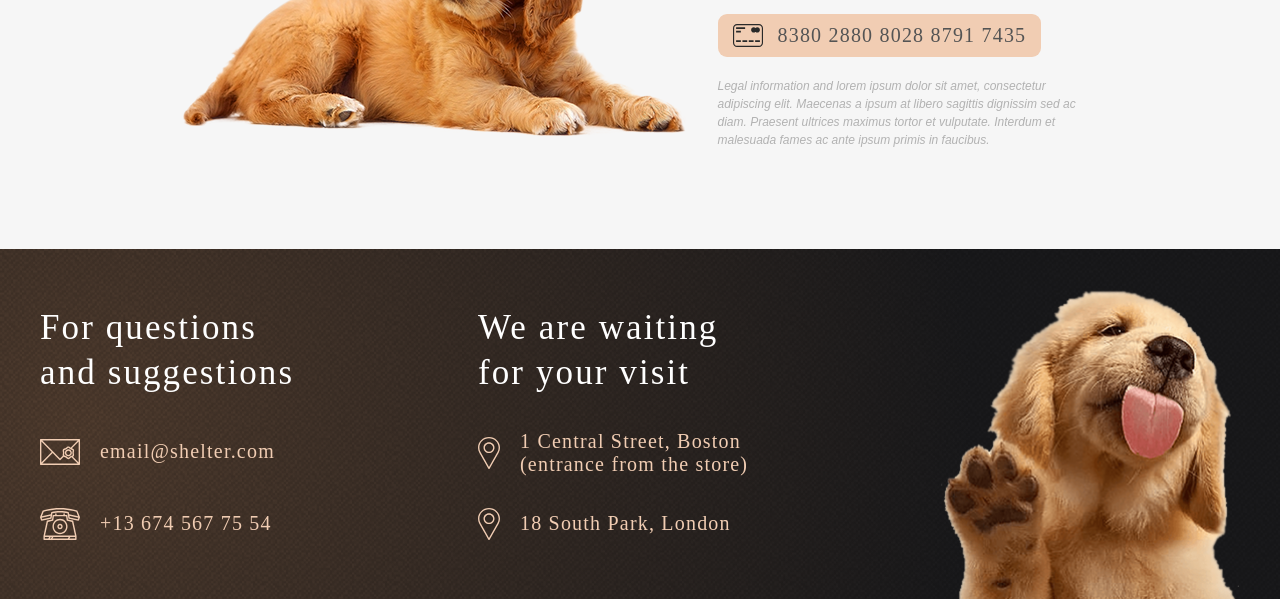
==== commit cae10548: "deploy: publish shelter pages" ====
--- a/pages/main/index.html
+++ b/pages/main/index.html
@@ -136,7 +136,7 @@
 
     <section class="help" id="help" aria-labelledby="help-title">
       <div class="container help__inner">
-        <h2 class="help__title" id="help-title">How you can help<br>our shelter</h2>
+        <h2 class="help__title" id="help-title">How&nbsp;you&nbsp;can&nbsp;help<br>our&nbsp;shelter</h2>
         <ul class="help__list">
           <li class="help__item">
             <img class="help__icon" src="../../assets/icons/icon-pet-food.svg" alt="" width="60" height="60">
@@ -208,7 +208,10 @@
   <footer class="footer" id="footer">
     <div class="container footer__inner">
       <div class="footer__contacts">
-        <h3 class="footer__title">For questions<br>and&nbsp;suggestions</h3>
+        <h3 class="footer__title">
+          <span class="footer__title-desktop">For questions<br>and&nbsp;suggestions</span>
+          <span class="footer__title-mobile">For questions and<br>suggestions</span>
+        </h3>
         <a class="footer__link" href="mailto:email@shelter.com">
           <img src="../../assets/icons/icon-email.svg" alt="" width="40" height="32">
           <span>email@shelter.com</span>
@@ -219,7 +222,10 @@
         </a>
       </div>
       <div class="footer__locations">
-        <h3 class="footer__title">We are waiting<br>for&nbsp;your&nbsp;visit</h3>
+        <h3 class="footer__title">
+          <span class="footer__title-desktop">We are waiting<br>for&nbsp;your&nbsp;visit</span>
+          <span class="footer__title-mobile">We are waiting for<br>your visit</span>
+        </h3>
         <a
           class="footer__link"
           href="https://www.google.com/maps/place/1+Central+St,+Boston,+MA"
--- a/pages/main/style.css
+++ b/pages/main/style.css
@@ -112,6 +112,7 @@
 .button--secondary {
   border: 2px solid var(--color-primary);
   background-color: transparent;
+  padding: 13px 43px;
 }
 
 .button--secondary:hover,
@@ -164,6 +165,7 @@
 }
 
 .logo__subtitle {
+  margin-left: 4px;
   font-size: 13px;
   line-height: 1.15;
   letter-spacing: 0.1em;
@@ -205,7 +207,7 @@
   position: absolute;
   left: 0;
   right: 0;
-  bottom: -4px;
+  bottom: 0;
   height: 3px;
   background-color: var(--color-primary);
 }
@@ -222,7 +224,12 @@
 
 .hero {
   background-color: #211f20;
-  background-image: radial-gradient(circle at 0% 0%, rgba(91, 72, 58, 1) 0%, rgba(38, 36, 37, 1) 100%);
+  background-image:
+    url("../../assets/images/noise.png"),
+    radial-gradient(ellipse 70% 115% at 0% 0%, #5b483a 0%, #262425 100%);
+  background-repeat: repeat, no-repeat;
+  background-position: 0 0, 0 0;
+  background-size: auto, 100% 100%;
 }
 
 .hero__inner {
@@ -246,6 +253,7 @@
   font-size: 44px;
   font-weight: 400;
   line-height: 1.3;
+  letter-spacing: 0;
   color: var(--color-light-xl);
 }
 
@@ -551,7 +559,12 @@
 
 .footer {
   background-color: #211f20;
-  background-image: radial-gradient(circle at 6% 50%, rgba(81, 61, 47, 1) 0%, rgba(26, 26, 28, 1) 100%);
+  background-image:
+    url("../../assets/images/noise.png"),
+    radial-gradient(ellipse 70% 250% at 6% 50%, #513d2f 0%, #1a1a1c 100%);
+  background-repeat: repeat, no-repeat;
+  background-position: 0 0, 0 0;
+  background-size: auto, 100% 100%;
 }
 
 .footer__inner {
@@ -590,6 +603,10 @@
   color: var(--color-light-xl);
 }
 
+.footer__title-mobile {
+  display: none;
+}
+
 .footer__locations .footer__title {
   max-width: 282px;
   margin-bottom: 34px;
@@ -597,7 +614,7 @@
 
 .footer__link {
   display: flex;
-  align-items: flex-start;
+  align-items: center;
   gap: 20px;
   margin-bottom: 40px;
   font-family: var(--font-heading);
@@ -627,6 +644,11 @@
 
 .footer__link img {
   flex-shrink: 0;
+  display: block;
+}
+
+.footer__link span {
+  min-width: 0;
 }
 
 .footer__image {
@@ -642,10 +664,6 @@
     padding: 0 30px;
   }
 
-  .nav__list {
-    gap: 20px;
-  }
-
   .header__inner {
     margin-top: 30px;
   }
@@ -678,6 +696,8 @@
     max-width: 100%;
     height: auto;
     aspect-ratio: 569 / 593;
+    align-self: flex-end;
+    margin-left: auto;
   }
 
   .about__inner {
@@ -746,6 +766,7 @@
   .donation__inner {
     flex-direction: column;
     align-items: center;
+    gap: 0;
     padding-top: 80px;
     padding-bottom: 100px;
   }
@@ -775,7 +796,7 @@
     grid-template-columns: 278px 302px;
     justify-content: space-between;
     height: auto;
-    padding: 30px 34px;
+    padding: 30px 64px 0;
     gap: 0;
   }
 
@@ -791,9 +812,9 @@
     justify-self: center;
     margin-top: 65px;
     width: 300px;
-    height: auto;
+    height: 310px;
     aspect-ratio: 300 / 310;
-    align-self: center;
+    align-self: end;
   }
 }
 
@@ -815,12 +836,17 @@
     min-height: 60px;
   }
 
+  .header .container {
+    padding: 0 20px;
+  }
+
   .hero__inner {
     padding-top: 150px;
   }
 
   .hero__title {
     font-size: 25px;
+    letter-spacing: 0.06em;
   }
 
   .hero__content {
@@ -837,6 +863,8 @@
   .hero__image {
     width: 260px;
     aspect-ratio: 260 / 272;
+    align-self: flex-end;
+    margin-left: auto;
   }
 
   .about__inner {
@@ -851,14 +879,18 @@
   }
 
   .about__content {
+    max-width: 300px;
     text-align: center;
   }
 
   .about__title {
     font-size: 25px;
+    margin-bottom: 25px;
   }
 
   .about__text {
+    padding: 0 15px;
+    margin-bottom: 22px;
     text-align: justify;
   }
 
@@ -907,15 +939,19 @@
   }
 
   .help__title {
+    max-width: 250px;
     font-size: 25px;
     margin-bottom: 42px;
   }
 
   .help__list {
+    display: grid;
+    grid-template-columns: repeat(2, 130px);
+    width: 290px;
     max-width: 290px;
     column-gap: 30px;
     row-gap: 30px;
-    justify-content: flex-start;
+    justify-content: center;
   }
 
   .help__item {
@@ -929,6 +965,7 @@
   }
 
   .help__label {
+    width: 100%;
     font-size: 15px;
     white-space: normal;
   }
@@ -944,16 +981,23 @@
   }
 
   .donation__content {
+    display: flex;
+    flex-direction: column;
+    align-items: center;
     max-width: 300px;
     text-align: left;
   }
 
   .donation__bank {
+    align-self: stretch;
+    margin-left: 13px;
+    margin-right: 13px;
     line-height: 1.6;
     letter-spacing: 0;
   }
 
   .donation__legal {
+    max-width: 280px;
     text-align: justify;
   }
 
@@ -976,47 +1020,80 @@
     display: flex;
     flex-direction: column;
     align-items: center;
+    height: auto;
     text-align: left;
-    padding-top: 30px;
-    padding-bottom: 30px;
+    padding: 30px 0 0;
   }
 
   .footer__contacts,
   .footer__locations {
     width: 100%;
     max-width: 300px;
-    align-items: stretch;
+    margin-top: 0;
   }
 
   .footer__contacts {
+    align-items: center;
     margin-bottom: 40px;
     max-width: 278px;
   }
 
+  .footer__locations {
+    align-items: stretch;
+  }
+
   .footer__title {
+    max-width: 270px;
     font-size: 25px;
     margin-bottom: 40px;
     white-space: normal;
     text-align: center;
   }
 
+  .footer__title-desktop {
+    display: none;
+  }
+
+  .footer__title-mobile {
+    display: inline;
+  }
+
+  .footer__contacts .footer__title {
+    max-width: 278px;
+  }
+
   .footer__locations .footer__title {
+    max-width: 270px;
     margin-bottom: 40px;
-  }
-
-  .footer__link {
-    justify-content: flex-start;
+    align-self: center;
+  }
+
+  .footer__contacts .footer__link {
+    justify-content: center;
+    align-items: center;
     margin-bottom: 40px;
     text-align: left;
   }
 
   .footer__locations .footer__link {
+    justify-content: flex-start;
+    align-items: center;
     margin-bottom: 40px;
+    text-align: left;
+  }
+
+  .footer__contacts .footer__link:last-child,
+  .footer__locations .footer__link:last-child {
+    margin-bottom: 0;
   }
 
   .footer__image {
     width: 260px;
+    height: 269px;
     margin-top: 40px;
     aspect-ratio: 260 / 269;
-  }
-}
+    object-fit: cover;
+    object-position: center top;
+    align-self: center;
+  }
+}
